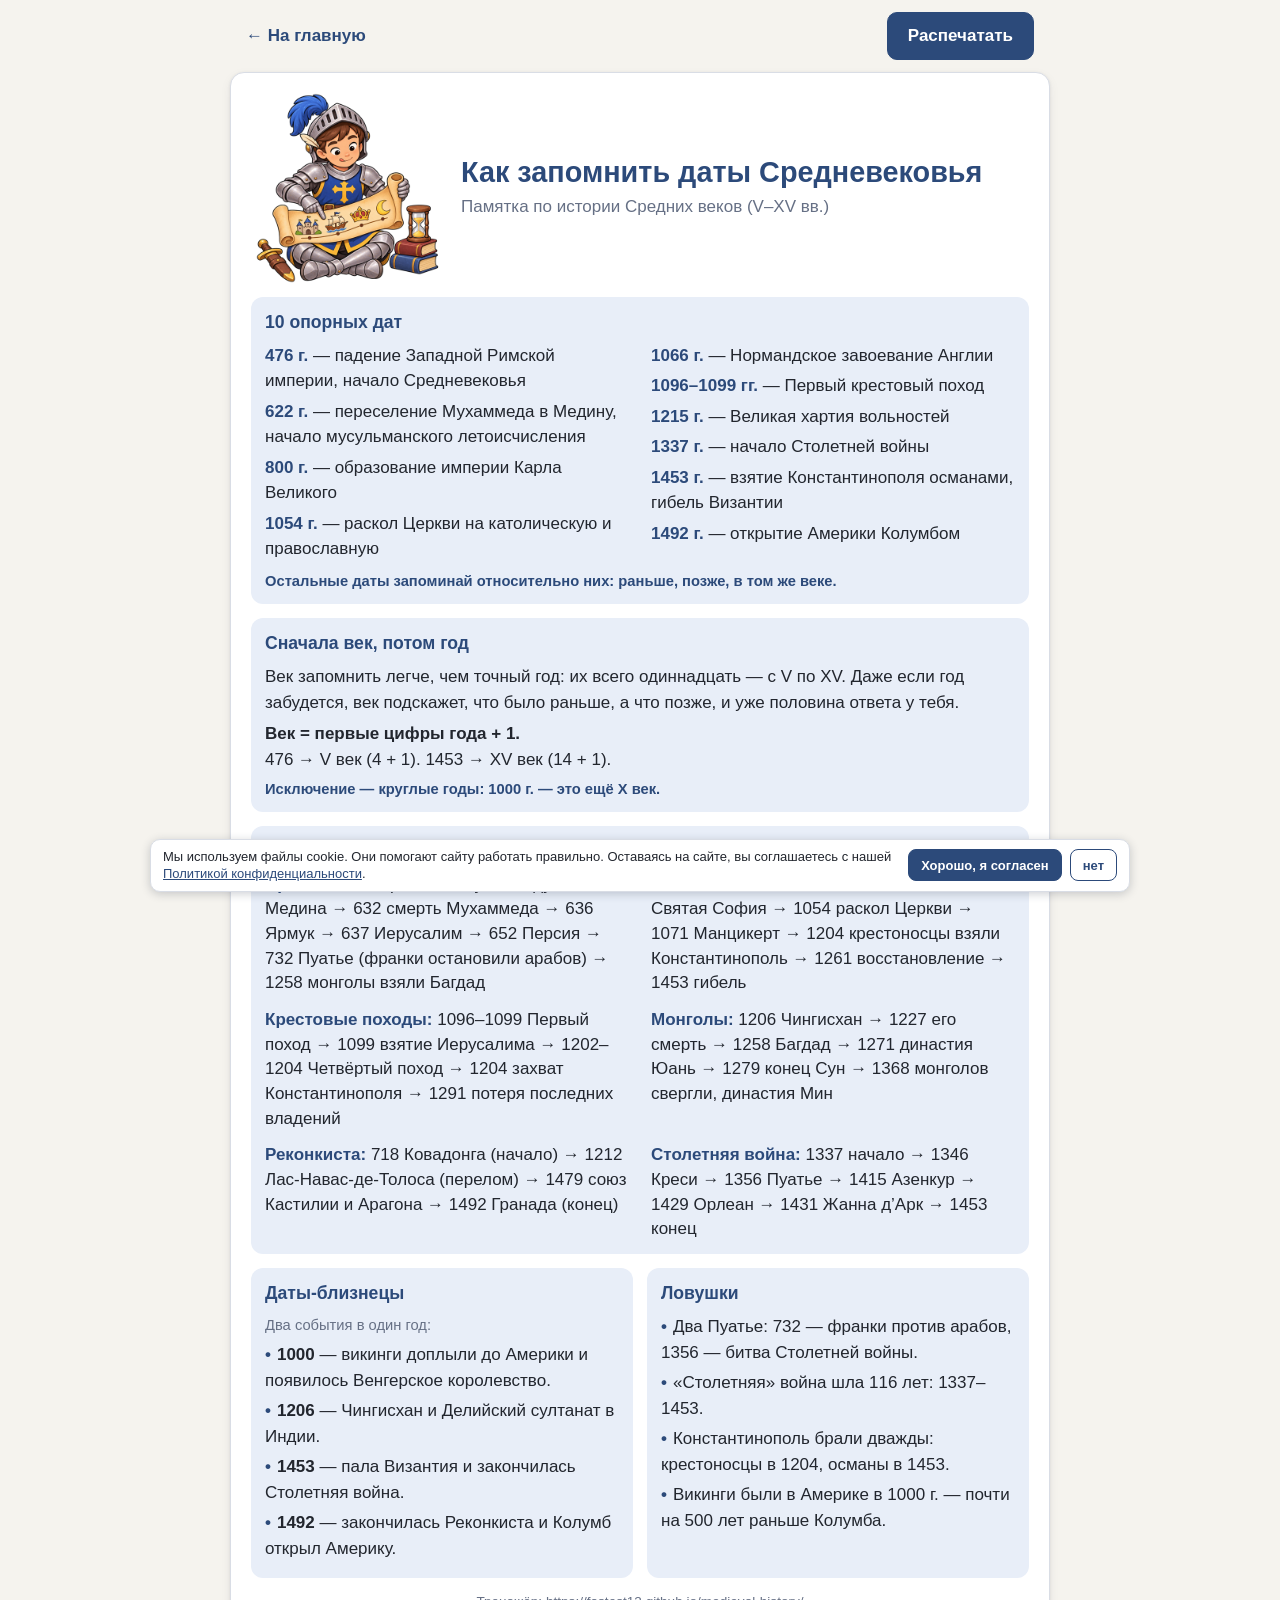
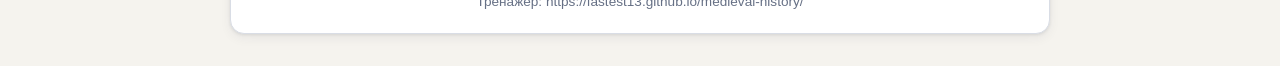
==== pamyatka.html @ c297c6db "Add printable date memo and home page link to it New pamyatka.html: a one-page A4 memo "How to remem" ====
<!DOCTYPE html>
<html lang="ru">
<head>
  <meta charset="utf-8">
  <meta name="viewport" content="width=device-width, initial-scale=1">
  <title>Как запомнить даты Средневековья — памятка</title>
  <link rel="icon" type="image/png" sizes="32x32" href="favicon.png">
  <link rel="icon" type="image/svg+xml" href="favicon.svg">
  <link rel="stylesheet" href="css/style.css">
</head>
<body data-page="pamyatka">
  <div class="memo-bar">
    <a class="back-link" href="index.html">← На главную</a>
    <button type="button" class="btn primary" id="memo-print">Распечатать</button>
  </div>

  <main class="memo">
    <header class="memo-head">
      <img class="memo-knight" src="images/knight-study.png" alt="Рыцарь с книгой" onerror="this.onerror=null;this.src='images/knight-4.png'">
      <div>
        <h1>Как запомнить даты Средневековья</h1>
        <p class="memo-sub">Памятка по истории Средних веков (V–XV вв.)</p>
      </div>
    </header>

    <section class="memo-sec">
      <h2>10 опорных дат</h2>
      <ul class="memo-dates">
        <li><b>476 г.</b> — падение Западной Римской империи, начало Средневековья</li>
        <li><b>622 г.</b> — переселение Мухаммеда в Медину, начало мусульманского летоисчисления</li>
        <li><b>800 г.</b> — образование империи Карла Великого</li>
        <li><b>1054 г.</b> — раскол Церкви на католическую и православную</li>
        <li><b>1066 г.</b> — Нормандское завоевание Англии</li>
        <li><b>1096–1099 гг.</b> — Первый крестовый поход</li>
        <li><b>1215 г.</b> — Великая хартия вольностей</li>
        <li><b>1337 г.</b> — начало Столетней войны</li>
        <li><b>1453 г.</b> — взятие Константинополя османами, гибель Византии</li>
        <li><b>1492 г.</b> — открытие Америки Колумбом</li>
      </ul>
      <p class="memo-note">Остальные даты запоминай относительно них: раньше, позже, в том же веке.</p>
    </section>

    <section class="memo-sec memo-century">
      <h2>Сначала век, потом год</h2>
      <p>Век запомнить легче, чем точный год: их всего одиннадцать — с V по XV. Даже если год забудется, век подскажет, что было раньше, а что позже, и уже половина ответа у тебя.</p>
      <p><b>Век = первые цифры года + 1.</b><br>476 → V век (4 + 1). 1453 → XV век (14 + 1).</p>
      <p class="memo-note">Исключение — круглые годы: 1000 г. — это ещё X век.</p>
    </section>

    <section class="memo-sec">
      <h2>Цепочки-истории</h2>
      <div class="memo-chains">
        <p class="memo-chain"><b>Арабы:</b> 610 откровение Мухаммеду → 622 Медина → 632 смерть Мухаммеда → 636 Ярмук → 637 Иерусалим → 652 Персия → 732 Пуатье (франки остановили арабов) → 1258 монголы взяли Багдад</p>
        <p class="memo-chain"><b>Византия:</b> 527–565 Юстиниан → 532–537 Святая София → 1054 раскол Церкви → 1071 Манцикерт → 1204 крестоносцы взяли Константинополь → 1261 восстановление → 1453 гибель</p>
        <p class="memo-chain"><b>Крестовые походы:</b> 1096–1099 Первый поход → 1099 взятие Иерусалима → 1202–1204 Четвёртый поход → 1204 захват Константинополя → 1291 потеря последних владений</p>
        <p class="memo-chain"><b>Монголы:</b> 1206 Чингисхан → 1227 его смерть → 1258 Багдад → 1271 династия Юань → 1279 конец Сун → 1368 монголов свергли, династия Мин</p>
        <p class="memo-chain"><b>Реконкиста:</b> 718 Ковадонга (начало) → 1212 Лас-Навас-де-Толоса (перелом) → 1479 союз Кастилии и Арагона → 1492 Гранада (конец)</p>
        <p class="memo-chain"><b>Столетняя война:</b> 1337 начало → 1346 Креси → 1356 Пуатье → 1415 Азенкур → 1429 Орлеан → 1431 Жанна д’Арк → 1453 конец</p>
      </div>
    </section>

    <div class="memo-grid">
      <section class="memo-sec">
        <h2>Даты-близнецы</h2>
        <p class="memo-sub2">Два события в один год:</p>
        <ul class="memo-list">
          <li><b>1000</b> — викинги доплыли до Америки и появилось Венгерское королевство.</li>
          <li><b>1206</b> — Чингисхан и Делийский султанат в Индии.</li>
          <li><b>1453</b> — пала Византия и закончилась Столетняя война.</li>
          <li><b>1492</b> — закончилась Реконкиста и Колумб открыл Америку.</li>
        </ul>
      </section>

      <section class="memo-sec">
        <h2>Ловушки</h2>
        <ul class="memo-list">
          <li>Два Пуатье: 732 — франки против арабов, 1356 — битва Столетней войны.</li>
          <li>«Столетняя» война шла 116 лет: 1337–1453.</li>
          <li>Константинополь брали дважды: крестоносцы в 1204, османы в 1453.</li>
          <li>Викинги были в Америке в 1000 г. — почти на 500 лет раньше Колумба.</li>
        </ul>
      </section>
    </div>

    <p class="memo-foot">Тренажёр: https://fastest13.github.io/medieval-history/</p>
  </main>

  <script src="js/common.js"></script>
  <script src="js/analytics.js"></script>
  <script>
    document.getElementById('memo-print').addEventListener('click', function () { window.print(); });
  </script>
</body>
</html>
---- css/style.css ----
:root {
  --accent: #2c4a7a;
  --accent-dark: #1f3659;
  --accent-soft: #e8eef8;
  --bg: #f5f3ee;
  --card: #ffffff;
  --text: #22262e;
  --muted: #667085;
  --border: #d9dde5;
  --green: #2e7d32;
  --green-bg: #e6f4e7;
  --red: #c62828;
  --red-bg: #fbe9e9;
  --shadow: 0 1px 3px rgba(30, 40, 60, .10), 0 4px 12px rgba(30, 40, 60, .06);
}

* { box-sizing: border-box; }

html { -webkit-text-size-adjust: 100%; }

body {
  margin: 0;
  background: var(--bg);
  color: var(--text);
  font: 17px/1.5 -apple-system, BlinkMacSystemFont, "Segoe UI", Roboto, "Helvetica Neue", Arial, sans-serif;
  overflow-wrap: anywhere;
}

[hidden] { display: none !important; }

.wrap { max-width: 980px; margin: 0 auto; padding: 0 16px; }

.site-header { background: var(--accent); color: #fff; padding: 22px 0 18px; margin-bottom: 24px; }
.site-header h1 { margin: 0; font-size: 1.6rem; line-height: 1.25; }
.subtitle { margin: 4px 0 0; opacity: .85; font-size: .95rem; }

main.wrap { padding-bottom: 32px; }

/* ---------- Кнопки ---------- */
.btn {
  min-height: 44px;
  padding: 10px 20px;
  border: 1px solid var(--accent);
  border-radius: 10px;
  background: #fff;
  color: var(--accent);
  font: inherit;
  font-weight: 600;
  cursor: pointer;
  touch-action: manipulation;
}
.btn:hover { background: var(--accent-soft); }
.btn.primary { background: var(--accent); color: #fff; }
.btn.primary:hover { background: var(--accent-dark); }
.btn.ghost { border-color: transparent; background: transparent; padding-left: 8px; padding-right: 12px; }
.btn.ghost:hover { background: var(--accent-soft); }
.btn:focus-visible, .option:focus-visible, .cell:focus-visible, .menu-card:focus-visible, .move-btn:focus-visible {
  outline: 3px solid rgba(44, 74, 122, .45);
  outline-offset: 2px;
}

/* ---------- Меню ---------- */
.menu {
  position: relative;
  display: flex; align-items: center; justify-content: flex-end;
  min-height: 440px;
  min-height: max(440px, calc(100vh - 170px));
  min-height: max(440px, calc(100svh - 170px));
  max-height: 760px;
  padding: 24px;
  border-radius: 14px;
  overflow: hidden;
  box-shadow: var(--shadow);
  background: #b9c7dc;
}
.hero {
  position: absolute; inset: 0; z-index: 0;
  margin: 0;
}
.hero img {
  display: block; width: 100%; height: 100%; margin: 0;
  object-fit: cover; object-position: left center;
}
.menu-cards {
  position: relative; z-index: 1;
  width: 58%;
  display: grid; grid-template-columns: 1fr 1fr; gap: 14px;
}
.menu-card {
  display: flex; flex-direction: column; gap: 8px;
  padding: 22px;
  text-align: left;
  font: inherit; color: inherit;
  background: rgba(255, 255, 255, .86);
  -webkit-backdrop-filter: blur(6px);
  backdrop-filter: blur(6px);
  border: 1px solid var(--border);
  border-left: 5px solid var(--accent);
  border-radius: 14px;
  box-shadow: var(--shadow);
  cursor: pointer;
  transition: transform .12s, box-shadow .12s;
  touch-action: manipulation;
}
.menu-card:hover { background: rgba(255, 255, 255, .94); transform: translateY(-2px); box-shadow: 0 2px 6px rgba(30,40,60,.14), 0 8px 20px rgba(30,40,60,.10); }
.memo-pill {
  grid-column: 1 / -1; justify-self: center;
  display: inline-flex; align-items: center; justify-content: center;
  min-height: 44px; padding: 10px 22px;
  background: rgba(255, 255, 255, .86);
  -webkit-backdrop-filter: blur(6px);
  backdrop-filter: blur(6px);
  border: 1px solid var(--border);
  border-radius: 14px;
  box-shadow: var(--shadow);
  color: var(--accent); font-weight: 700; text-decoration: none;
  transition: transform .12s, box-shadow .12s, background-color .12s;
  touch-action: manipulation;
}
.memo-pill:hover { background: rgba(255, 255, 255, .94); transform: translateY(-2px); box-shadow: 0 2px 6px rgba(30,40,60,.14), 0 8px 20px rgba(30,40,60,.10); }
.memo-pill:focus-visible { outline: 3px solid rgba(44, 74, 122, .45); outline-offset: 2px; }
.menu-title { font-size: 1.15rem; font-weight: 700; color: var(--accent); }
.menu-desc { color: var(--muted); font-size: .95rem; }

/* ---------- Общее для режимов ---------- */
.mode-head { display: flex; align-items: center; gap: 12px; margin-bottom: 12px; flex-wrap: wrap; }
.mode-head h2 { margin: 0; font-size: 1.25rem; color: var(--accent); }
.hint { margin: 0 0 14px; color: var(--muted); font-size: .95rem; }
.section-title { margin: 24px 0 10px; color: var(--accent); }

.card {
  background: var(--card);
  border: 1px solid var(--border);
  border-radius: 14px;
  box-shadow: var(--shadow);
  padding: 20px;
  margin-bottom: 14px;
}

.bar {
  position: sticky; bottom: 0; z-index: 5;
  display: flex; flex-wrap: wrap; gap: 10px; justify-content: center;
  margin: 18px -16px 0;
  padding: 12px 16px calc(12px + env(safe-area-inset-bottom));
  background: rgba(245, 243, 238, .95);
  border-top: 1px solid var(--border);
  backdrop-filter: blur(4px);
}
.bar .btn { flex: 1 1 160px; max-width: 320px; }

.result {
  display: flex; align-items: center; gap: 16px;
  padding: 18px;
  margin-bottom: 16px;
  border-radius: 14px;
  border: 2px solid var(--accent);
  background: var(--accent-soft);
  scroll-margin-top: 12px;
}
.result-knight { flex: 0 0 auto; display: block; width: 140px; max-width: 30%; height: auto; }
.result-body { flex: 1 1 auto; min-width: 0; display: flex; flex-direction: column; gap: 4px; }
.result-top { display: flex; flex-wrap: wrap; align-items: center; gap: 6px 12px; }
.share-btn {
  min-height: 40px;
  padding: 6px 14px;
  background: rgba(255, 255, 255, .75);
  color: var(--accent);
  border: 1px solid var(--accent);
  border-radius: 999px;
  font-size: .95rem;
  white-space: nowrap;
}
.share-btn:hover { background: #fff; }
.result.good .share-btn { color: var(--green); border-color: var(--green); }
.result.low .share-btn { color: var(--red); border-color: var(--red); }
.result-grade { font-size: 2rem; line-height: 1.15; font-weight: 700; color: var(--accent); }
.result-score { font-size: 1.15rem; font-weight: 600; color: var(--accent); }
.result-phrase { font-size: 1rem; color: var(--text); }
.result.good { border-color: var(--green); background: var(--green-bg); }
.result.good .result-grade, .result.good .result-score { color: var(--green); }
.result.low { border-color: var(--red); background: var(--red-bg); }
.result.low .result-grade, .result.low .result-score { color: var(--red); }

/* ---------- Викторины (режимы 2 и 4) ---------- */
.progress-line { display: flex; justify-content: space-between; color: var(--muted); font-size: .95rem; margin-bottom: 6px; }
.progress-track { height: 6px; background: var(--accent-soft); border-radius: 3px; overflow: hidden; margin-bottom: 18px; }
.progress-fill { height: 100%; background: var(--accent); }
.prompt { font-weight: 700; margin-bottom: 18px; }
.prompt-term { font-size: 1.7rem; color: var(--accent); }
.prompt-date { font-size: 2.2rem; color: var(--accent); text-align: center; padding: 6px 0; }
.options { display: flex; flex-direction: column; gap: 10px; }
.option {
  display: block; width: 100%;
  min-height: 48px; padding: 12px 14px;
  text-align: left; font: inherit; color: var(--text);
  background: #fff;
  border: 2px solid var(--border);
  border-radius: 10px;
  cursor: pointer;
  touch-action: manipulation;
}
.option:hover { border-color: var(--accent); background: var(--accent-soft); }
.option.locked { cursor: default; }
.option.locked:hover { border-color: var(--border); background: #fff; }
.option.correct, .option.correct:hover { border-color: var(--green); background: var(--green-bg); }
.option.wrong, .option.wrong:hover { border-color: var(--red); background: var(--red-bg); }

.note-ok { color: var(--green); font-weight: 600; text-align: center; }
.mistake-prompt { font-weight: 700; margin-bottom: 8px; color: var(--accent); }
.answer { padding: 8px 12px; border-radius: 8px; margin-top: 6px; }
.wrong-text { background: var(--red-bg); color: var(--red); }
.right-text { background: var(--green-bg); color: var(--green); }

/* ---------- Режим 1: сетка соответствий ---------- */
.match-grid {
  display: grid;
  grid-template-columns: 1fr 2fr;
  gap: 8px;
}
.cell {
  padding: 10px 12px;
  background: #fff;
  border: 2px solid var(--border);
  border-radius: 10px;
  font-size: .95rem;
  cursor: pointer;
  user-select: none;
  -webkit-user-select: none;
  touch-action: manipulation;
  position: relative;
  transition: transform .18s ease, box-shadow .18s ease, background-color .18s ease, border-color .18s ease;
}
.term-cell { font-weight: 700; color: var(--accent); display: flex; align-items: center; }
.cell:hover { border-color: var(--accent); }
.cell.selected { border-color: var(--accent); background: #dbe6f7; box-shadow: 0 0 0 3px rgba(44, 74, 122, .25); }
.cell.lifted {
  transform: translateY(-4px) scale(1.02);
  box-shadow: 0 0 0 3px rgba(44, 74, 122, .25), 0 8px 18px rgba(30, 40, 60, .28);
  z-index: 2;
}
.cell.flying { z-index: 3; }
.cell.just-paired { animation: pairPulse .6s ease-out; }
@keyframes pairPulse {
  from { background-color: #c4d8f5; border-color: var(--accent); box-shadow: 0 0 0 4px rgba(44, 74, 122, .35); }
}
@media (prefers-reduced-motion: reduce) {
  .cell { transition: none; }
  .cell.lifted { transform: none; }
  .cell.just-paired { animation: none; }
}
.match-grid.locked .cell { cursor: default; }
.match-grid.locked .cell:hover { border-color: var(--border); }
.cell.ok, .match-grid.locked .cell.ok:hover { border-color: var(--green); background: var(--green-bg); }
.cell.bad, .match-grid.locked .cell.bad:hover { border-color: var(--red); background: var(--red-bg); }
.fix { margin-top: 8px; padding-top: 8px; border-top: 1px dashed var(--green); color: var(--green); font-weight: 600; }

/* ---------- Режим 3: порядок событий ---------- */
.order-list { list-style: none; margin: 0; padding: 0; display: flex; flex-direction: column; gap: 8px; }
.order-item {
  display: flex; align-items: center; gap: 10px;
  padding: 10px 12px;
  background: #fff;
  border: 2px solid var(--border);
  border-radius: 10px;
  cursor: grab;
  touch-action: manipulation;
  user-select: none;
  -webkit-user-select: none;
}
.order-item:hover { border-color: var(--accent); }
.order-item.static, .order-item.static:hover { cursor: default; border-color: var(--border); }
.order-item.dragging {
  position: fixed; z-index: 1000; margin: 0;
  pointer-events: none;
  cursor: grabbing;
  transform: scale(1.02);
  border-color: var(--accent);
  box-shadow: 0 10px 28px rgba(30, 40, 60, .30);
}
.order-placeholder {
  list-style: none;
  border: 2px dashed var(--accent);
  border-radius: 10px;
  background: var(--accent-soft);
}
body.order-dragging { user-select: none; -webkit-user-select: none; cursor: grabbing; }
.drag-handle {
  flex: 0 0 auto;
  width: 44px; height: 44px; margin: -6px 0 -6px -6px;
  display: flex; align-items: center; justify-content: center;
  font-size: 1.5rem; line-height: 1; color: var(--muted);
  cursor: grab;
  touch-action: none;
}
.order-item.ok, .order-item.ok:hover { border-color: var(--green); background: var(--green-bg); cursor: default; }
.order-item.bad, .order-item.bad:hover { border-color: var(--red); background: var(--red-bg); cursor: default; }
.order-num {
  flex: 0 0 auto; min-width: 28px; height: 28px; line-height: 28px;
  text-align: center; border-radius: 50%;
  background: var(--accent-soft); color: var(--accent); font-weight: 700; font-size: .85rem;
}
.order-text { flex: 1 1 auto; min-width: 0; display: flex; flex-direction: column; gap: 2px; font-size: .97rem; }
.order-date { font-weight: 700; color: var(--accent); }
.order-hint { color: var(--red); font-size: .9rem; font-weight: 600; }
.order-btns { flex: 0 0 auto; display: flex; gap: 6px; }
.move-btn {
  width: 44px; height: 44px;
  border: 1px solid var(--accent); border-radius: 10px;
  background: #fff; color: var(--accent);
  font-size: 1.2rem; font-weight: 700; line-height: 1;
  cursor: pointer; touch-action: manipulation;
}
.move-btn:hover:not(:disabled) { background: var(--accent-soft); }
.move-btn:disabled { opacity: .3; cursor: default; }

/* ---------- Мобильные ---------- */
@media (max-width: 640px) {
  body { font-size: 16px; }
  .site-header h1 { font-size: 1.35rem; }
  .menu {
    display: block;
    min-height: 0; max-height: none;
    padding: 0;
    border-radius: 12px;
    background: var(--accent-soft);
  }
  .hero { position: relative; inset: auto; height: 78vw; }
  .hero img { width: 100%; height: 100%; object-fit: cover; object-position: 0% 35%; }
  .menu-cards { width: 100%; grid-template-columns: 1fr; gap: 10px; padding: 0 12px 12px; margin-top: -36px; }
  .menu-card { padding: 16px; }
  .memo-pill { justify-self: stretch; }
  .prompt-term { font-size: 1.4rem; }
  .prompt-date { font-size: 1.8rem; }
  .card { padding: 16px; }
  .result { gap: 12px; padding: 14px; }
  .result-knight { width: 96px; max-width: 30%; }
  .result-grade { font-size: 1.7rem; }
  .share-btn { padding: 4px 12px; font-size: .9rem; }
  .result-score { font-size: 1rem; }
  .result-phrase { font-size: .92rem; }
  .match-grid { gap: 5px; }
  .cell { padding: 7px 8px; font-size: .78rem; line-height: 1.35; border-width: 1.5px; border-radius: 8px; }
  .order-item { padding: 8px; gap: 6px; }
  .drag-handle { margin: -4px 0 -4px -4px; }
  .order-num { min-width: 24px; height: 24px; line-height: 24px; font-size: .78rem; }
  .order-text { font-size: .9rem; }
  .order-btns { flex-direction: column; gap: 4px; }
  .move-btn { width: 44px; height: 44px; }
  .bar { gap: 8px; }
  .bar .btn { flex: 1 1 90px; max-width: none; padding: 8px 10px; font-size: .95rem; }
}

/* ---------- Подвал и страница политики ---------- */
.site-footer { padding-top: 8px; padding-bottom: 28px; text-align: center; font-size: .85rem; }
.site-footer a { color: var(--muted); }
.privacy .back-link { display: inline-block; padding: 6px 0; color: var(--accent); font-weight: 600; text-decoration: none; }
.privacy .back-link:hover { text-decoration: underline; }
.privacy h2 { margin: 0 0 12px; color: var(--accent); }
.privacy h3 { margin: 20px 0 6px; color: var(--accent); font-size: 1.05rem; }
.privacy p, .privacy ul { margin: 0 0 10px; }
.privacy ul { padding-left: 22px; }
.privacy a { color: var(--accent); }

/* ---------- Баннер cookie ---------- */
.cookie-banner {
  position: fixed; left: 0; right: 0; bottom: 0; z-index: 2000;
  padding: 0 16px calc(8px + env(safe-area-inset-bottom));
  pointer-events: none;
}
.cookie-inner {
  pointer-events: auto;
  max-width: 980px; margin: 0 auto;
  display: flex; align-items: center; gap: 12px;
  padding: 8px 12px;
  background: var(--card);
  border: 1px solid var(--border);
  border-radius: 10px;
  box-shadow: 0 2px 10px rgba(30, 40, 60, .22);
}
.cookie-text { margin: 0; flex: 1 1 auto; min-width: 0; font-size: 13px; line-height: 1.35; }
.cookie-text a { color: var(--accent); }
.cookie-actions { flex: 0 0 auto; display: flex; flex-wrap: nowrap; gap: 8px; }
.cookie-banner .btn { min-height: 32px; padding: 4px 12px; font-size: 13px; white-space: nowrap; border-radius: 8px; }

@media (max-width: 640px) {
  .cookie-banner { padding-left: 8px; padding-right: 8px; }
  .cookie-inner { flex-direction: column; align-items: stretch; gap: 8px; padding: 8px; }
  .cookie-text { font-size: 12px; }
  .cookie-actions { width: 100%; }
  .cookie-banner .btn { flex: 1 1 0; min-height: 34px; white-space: normal; }
}

/* ---------- Отказ от cookie: сайт скрыт ---------- */
html.cookie-blocked body > *:not(.cookie-refused) { display: none !important; }
html.cookie-blocked body { overflow: hidden; }
.cookie-refused {
  position: fixed; inset: 0; z-index: 3000;
  min-height: 100vh; min-height: 100svh;
  display: flex; flex-direction: column; align-items: center; justify-content: center;
  gap: 18px; padding: 24px 16px;
  background: var(--bg);
  text-align: center;
}
.refused-knight { width: 220px; max-width: 60%; height: auto; display: block; }
.refused-text { margin: 0; max-width: 460px; font-size: 1.15rem; font-weight: 600; color: var(--accent); }
.refused-link { color: var(--muted); font-size: .85rem; }

@media (max-width: 640px) {
  .refused-knight { width: 160px; }
  .refused-text { font-size: 1.05rem; }
}

/* ---------- Ссылка на памятку в результате ---------- */
.result-memo-link { font-size: .88rem; color: var(--accent); text-decoration: underline; text-underline-offset: 2px; }

/* ---------- Памятка «Как запомнить даты Средневековья» ---------- */
.memo-bar {
  max-width: 820px; margin: 0 auto; padding: 12px 16px 0;
  display: flex; align-items: center; justify-content: space-between; gap: 12px; flex-wrap: wrap;
}
.memo-bar .back-link { color: var(--accent); font-weight: 600; text-decoration: none; }
.memo-bar .back-link:hover { text-decoration: underline; }
.memo {
  max-width: 820px; margin: 12px auto 32px; padding: 20px;
  background: var(--card); border: 1px solid var(--border); border-radius: 14px; box-shadow: var(--shadow);
  display: flex; flex-direction: column; gap: 14px;
}
.memo-head { display: flex; align-items: center; gap: 20px; }
.memo-knight { width: 190px; height: auto; flex: 0 0 auto; display: block; }
.memo h1 { margin: 0; font-size: 1.8rem; line-height: 1.2; color: var(--accent); }
.memo-sub { margin: 4px 0 0; color: var(--muted); }
.memo-grid { display: grid; grid-template-columns: 1fr 1fr; gap: 14px; }
.memo-sec { background: var(--accent-soft); border-radius: 12px; padding: 12px 14px; break-inside: avoid; }
.memo-sec h2 { margin: 0 0 8px; font-size: 1.1rem; color: var(--accent); }
.memo-sec p { margin: 0 0 6px; }
.memo-sec p:last-child { margin-bottom: 0; }
.memo-sub2 { color: var(--muted); font-size: .92rem; }
.memo-dates, .memo-list { margin: 0; padding-left: 20px; }
.memo-dates { list-style: none; padding-left: 0; columns: 2; column-gap: 22px; margin-bottom: 8px; }
.memo-dates li { margin-bottom: 5px; break-inside: avoid; }
.memo-dates b { color: var(--accent); }
.memo-list { list-style: none; padding-left: 0; }
.memo-list li { margin-bottom: 5px; }
.memo-list li::before { content: "•"; color: var(--accent); font-weight: 700; margin-right: 6px; }
.memo-note { font-size: .92rem; color: var(--accent); font-weight: 600; }
.memo-chains { display: grid; grid-template-columns: 1fr 1fr; gap: 6px 22px; }
.memo-chain { line-height: 1.45; }
.memo-chain b { color: var(--accent); }
.memo-foot { margin: 0; text-align: center; font-size: .85rem; color: var(--muted); }

/* полоса эпох */

@media (max-width: 640px) {
  .memo { padding: 14px; margin-left: 8px; margin-right: 8px; gap: 12px; }
  .memo-head { gap: 12px; }
  .memo-knight { width: 110px; }
  .memo h1 { font-size: 1.3rem; }
  .memo-grid, .memo-chains { grid-template-columns: 1fr; }
  .memo-dates { columns: 1; }
}

@media print {
  @page { size: A4; margin: 10mm; }
  body[data-page="pamyatka"] { background: #fff; font-size: 10pt; line-height: 1.28; -webkit-print-color-adjust: exact; print-color-adjust: exact; }
  body[data-page="pamyatka"] .memo-bar,
  body[data-page="pamyatka"] .cookie-banner,
  body[data-page="pamyatka"] .cookie-refused { display: none !important; }
  body[data-page="pamyatka"] .memo { max-width: none; margin: 0; padding: 0; border: 0; border-radius: 0; box-shadow: none; gap: 6px; }
  body[data-page="pamyatka"] .memo-head { gap: 12px; }
  body[data-page="pamyatka"] .memo-knight { width: 34mm; }
  body[data-page="pamyatka"] .memo h1 { font-size: 20pt; }
  body[data-page="pamyatka"] .memo-sub { font-size: 10.5pt; }
  body[data-page="pamyatka"] .memo-grid { gap: 8px; }
  body[data-page="pamyatka"] .memo-sec { padding: 5px 9px; border-radius: 8px; }
  body[data-page="pamyatka"] .memo-sec h2 { font-size: 11.5pt; margin-bottom: 4px; }
  body[data-page="pamyatka"] .memo-sec p { margin-bottom: 3px; }
  body[data-page="pamyatka"] .memo-dates li, body[data-page="pamyatka"] .memo-list li { margin-bottom: 2px; }
  body[data-page="pamyatka"] .memo-note { font-size: 9.5pt; }
  body[data-page="pamyatka"] .memo-chains { gap: 2px 18px; }
  body[data-page="pamyatka"] .memo-chain { font-size: 9.6pt; line-height: 1.26; }
  body[data-page="pamyatka"] .memo-dates { margin-bottom: 4px; }
  body[data-page="pamyatka"] .memo-foot { font-size: 9pt; }
}
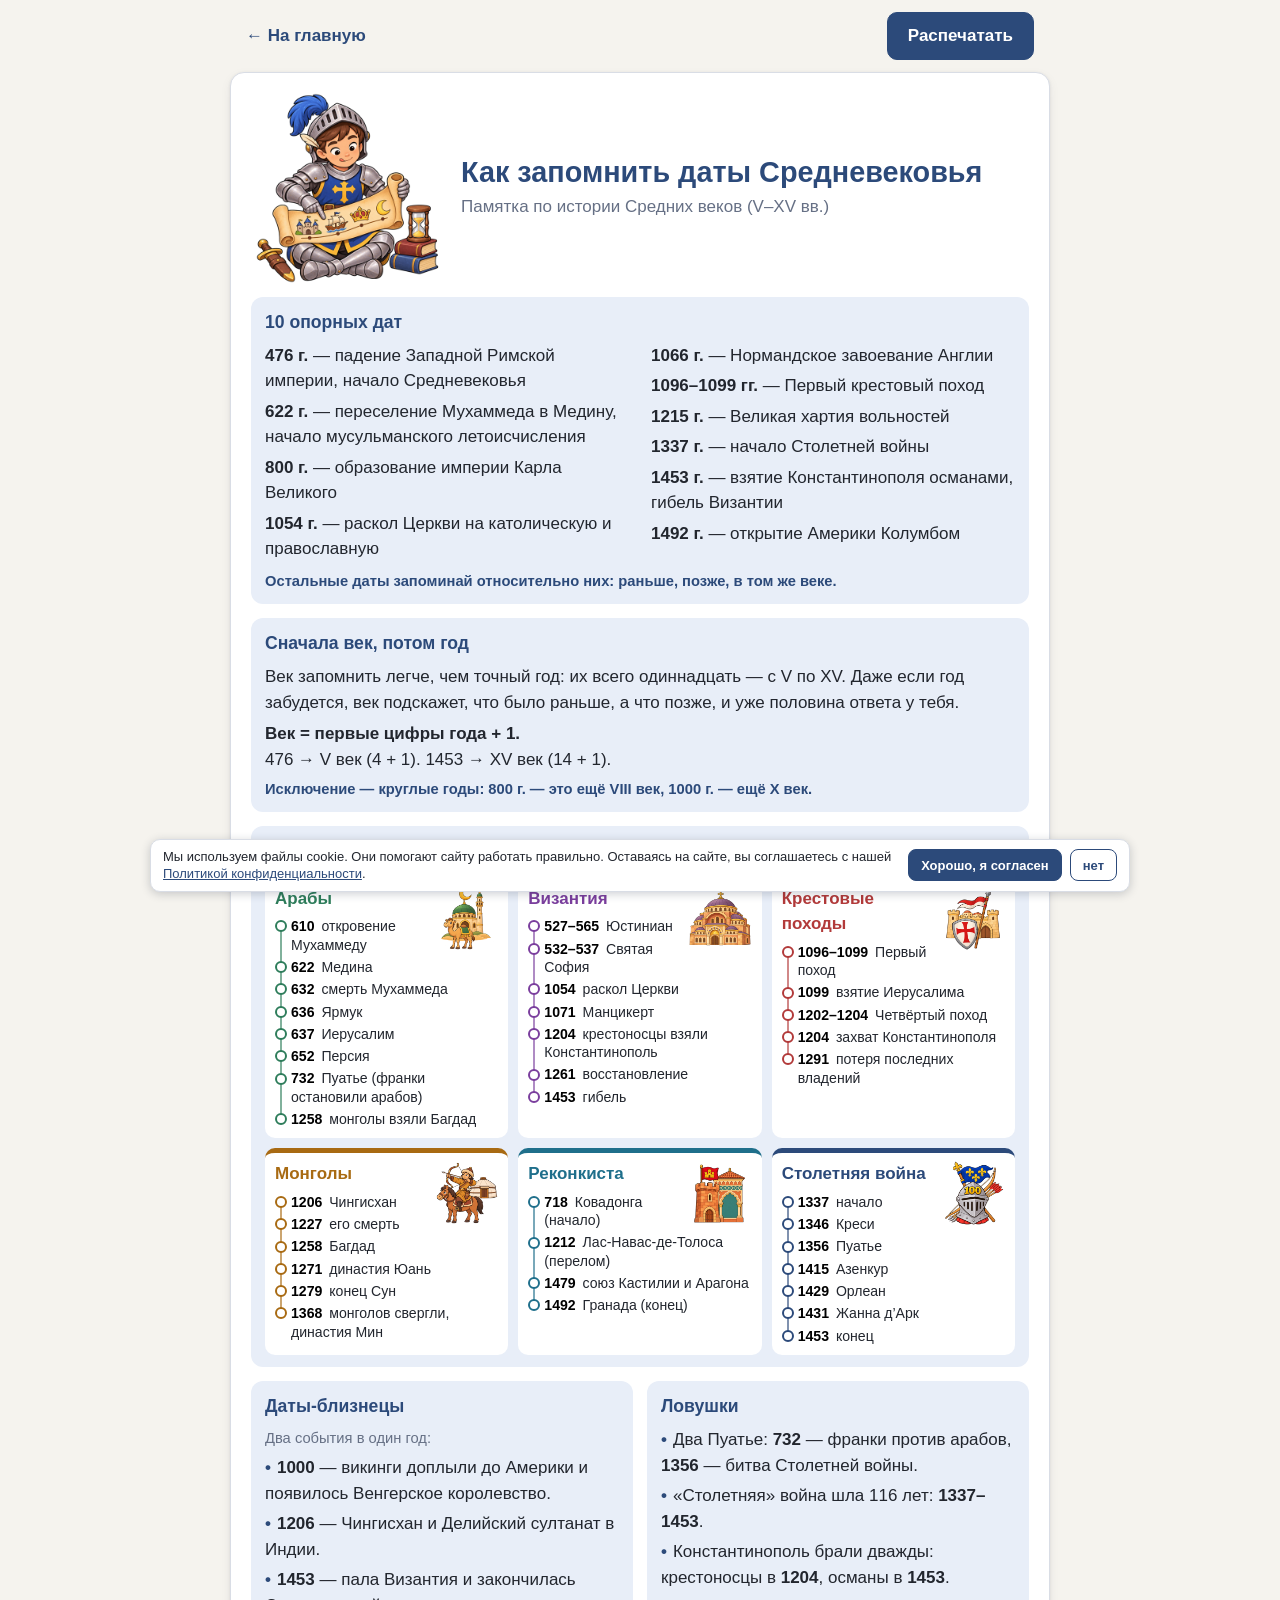
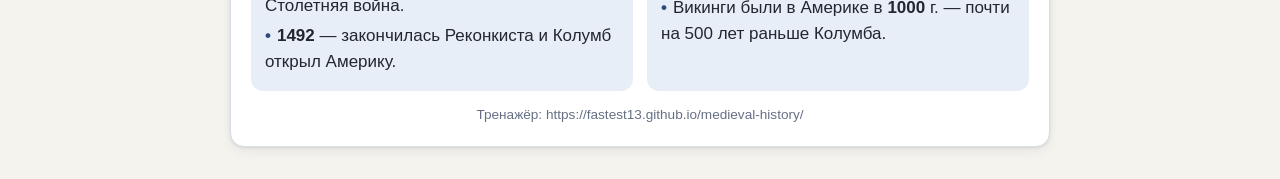
==== commit 6de440b1: "Restyle memo chains as colored ladder cards Replace the plain arrow chains in pamyatka.html with six" ====
--- a/pamyatka.html
+++ b/pamyatka.html
@@ -44,18 +44,79 @@
       <h2>Сначала век, потом год</h2>
       <p>Век запомнить легче, чем точный год: их всего одиннадцать — с V по XV. Даже если год забудется, век подскажет, что было раньше, а что позже, и уже половина ответа у тебя.</p>
       <p><b>Век = первые цифры года + 1.</b><br>476 → V век (4 + 1). 1453 → XV век (14 + 1).</p>
-      <p class="memo-note">Исключение — круглые годы: 1000 г. — это ещё X век.</p>
+      <p class="memo-note">Исключение — круглые годы: 800 г. — это ещё VIII век, 1000 г. — ещё X век.</p>
     </section>
 
     <section class="memo-sec">
       <h2>Цепочки-истории</h2>
-      <div class="memo-chains">
-        <p class="memo-chain"><b>Арабы:</b> 610 откровение Мухаммеду → 622 Медина → 632 смерть Мухаммеда → 636 Ярмук → 637 Иерусалим → 652 Персия → 732 Пуатье (франки остановили арабов) → 1258 монголы взяли Багдад</p>
-        <p class="memo-chain"><b>Византия:</b> 527–565 Юстиниан → 532–537 Святая София → 1054 раскол Церкви → 1071 Манцикерт → 1204 крестоносцы взяли Константинополь → 1261 восстановление → 1453 гибель</p>
-        <p class="memo-chain"><b>Крестовые походы:</b> 1096–1099 Первый поход → 1099 взятие Иерусалима → 1202–1204 Четвёртый поход → 1204 захват Константинополя → 1291 потеря последних владений</p>
-        <p class="memo-chain"><b>Монголы:</b> 1206 Чингисхан → 1227 его смерть → 1258 Багдад → 1271 династия Юань → 1279 конец Сун → 1368 монголов свергли, династия Мин</p>
-        <p class="memo-chain"><b>Реконкиста:</b> 718 Ковадонга (начало) → 1212 Лас-Навас-де-Толоса (перелом) → 1479 союз Кастилии и Арагона → 1492 Гранада (конец)</p>
-        <p class="memo-chain"><b>Столетняя война:</b> 1337 начало → 1346 Креси → 1356 Пуатье → 1415 Азенкур → 1429 Орлеан → 1431 Жанна д’Арк → 1453 конец</p>
+      <div class="memo-ladders">
+        <div class="memo-ladder" style="--c:#2e7d5b">
+          <div class="memo-ladder-head"><img src="images/chain-arabs.png" alt=""><span>Арабы</span></div>
+          <ol class="memo-ladder-list">
+            <li><b>610</b> откровение Мухаммеду</li>
+            <li><b>622</b> Медина</li>
+            <li><b>632</b> смерть Мухаммеда</li>
+            <li><b>636</b> Ярмук</li>
+            <li><b>637</b> Иерусалим</li>
+            <li><b>652</b> Персия</li>
+            <li><b>732</b> Пуатье (франки остановили арабов)</li>
+            <li><b>1258</b> монголы взяли Багдад</li>
+          </ol>
+        </div>
+        <div class="memo-ladder" style="--c:#7a3e9d">
+          <div class="memo-ladder-head"><img src="images/chain-byzantium.png" alt=""><span>Византия</span></div>
+          <ol class="memo-ladder-list">
+            <li><b>527–565</b> Юстиниан</li>
+            <li><b>532–537</b> Святая София</li>
+            <li><b>1054</b> раскол Церкви</li>
+            <li><b>1071</b> Манцикерт</li>
+            <li><b>1204</b> крестоносцы взяли Константинополь</li>
+            <li><b>1261</b> восстановление</li>
+            <li><b>1453</b> гибель</li>
+          </ol>
+        </div>
+        <div class="memo-ladder" style="--c:#b23a3a">
+          <div class="memo-ladder-head"><img src="images/chain-crusades.png" alt=""><span>Крестовые походы</span></div>
+          <ol class="memo-ladder-list">
+            <li><b>1096–1099</b> Первый поход</li>
+            <li><b>1099</b> взятие Иерусалима</li>
+            <li><b>1202–1204</b> Четвёртый поход</li>
+            <li><b>1204</b> захват Константинополя</li>
+            <li><b>1291</b> потеря последних владений</li>
+          </ol>
+        </div>
+        <div class="memo-ladder" style="--c:#a86a12">
+          <div class="memo-ladder-head"><img src="images/chain-mongols.png" alt=""><span>Монголы</span></div>
+          <ol class="memo-ladder-list">
+            <li><b>1206</b> Чингисхан</li>
+            <li><b>1227</b> его смерть</li>
+            <li><b>1258</b> Багдад</li>
+            <li><b>1271</b> династия Юань</li>
+            <li><b>1279</b> конец Сун</li>
+            <li><b>1368</b> монголов свергли, династия Мин</li>
+          </ol>
+        </div>
+        <div class="memo-ladder" style="--c:#1f6f8b">
+          <div class="memo-ladder-head"><img src="images/chain-reconquista.png" alt=""><span>Реконкиста</span></div>
+          <ol class="memo-ladder-list">
+            <li><b>718</b> Ковадонга (начало)</li>
+            <li><b>1212</b> Лас-Навас-де-Толоса (перелом)</li>
+            <li><b>1479</b> союз Кастилии и Арагона</li>
+            <li><b>1492</b> Гранада (конец)</li>
+          </ol>
+        </div>
+        <div class="memo-ladder" style="--c:#2c4a7a">
+          <div class="memo-ladder-head"><img src="images/chain-hundred.png" alt=""><span>Столетняя война</span></div>
+          <ol class="memo-ladder-list">
+            <li><b>1337</b> начало</li>
+            <li><b>1346</b> Креси</li>
+            <li><b>1356</b> Пуатье</li>
+            <li><b>1415</b> Азенкур</li>
+            <li><b>1429</b> Орлеан</li>
+            <li><b>1431</b> Жанна д’Арк</li>
+            <li><b>1453</b> конец</li>
+          </ol>
+        </div>
       </div>
     </section>
 
@@ -74,10 +135,10 @@
       <section class="memo-sec">
         <h2>Ловушки</h2>
         <ul class="memo-list">
-          <li>Два Пуатье: 732 — франки против арабов, 1356 — битва Столетней войны.</li>
-          <li>«Столетняя» война шла 116 лет: 1337–1453.</li>
-          <li>Константинополь брали дважды: крестоносцы в 1204, османы в 1453.</li>
-          <li>Викинги были в Америке в 1000 г. — почти на 500 лет раньше Колумба.</li>
+          <li>Два Пуатье: <b>732</b> — франки против арабов, <b>1356</b> — битва Столетней войны.</li>
+          <li>«Столетняя» война шла 116 лет: <b>1337–1453</b>.</li>
+          <li>Константинополь брали дважды: крестоносцы в <b>1204</b>, османы в <b>1453</b>.</li>
+          <li>Викинги были в Америке в <b>1000</b> г. — почти на 500 лет раньше Колумба.</li>
         </ul>
       </section>
     </div>
--- a/css/style.css
+++ b/css/style.css
@@ -438,14 +438,22 @@
 .memo-dates, .memo-list { margin: 0; padding-left: 20px; }
 .memo-dates { list-style: none; padding-left: 0; columns: 2; column-gap: 22px; margin-bottom: 8px; }
 .memo-dates li { margin-bottom: 5px; break-inside: avoid; }
-.memo-dates b { color: var(--accent); }
 .memo-list { list-style: none; padding-left: 0; }
 .memo-list li { margin-bottom: 5px; }
 .memo-list li::before { content: "•"; color: var(--accent); font-weight: 700; margin-right: 6px; }
 .memo-note { font-size: .92rem; color: var(--accent); font-weight: 600; }
-.memo-chains { display: grid; grid-template-columns: 1fr 1fr; gap: 6px 22px; }
-.memo-chain { line-height: 1.45; }
-.memo-chain b { color: var(--accent); }
+.memo-ladders { display: grid; grid-template-columns: repeat(3, 1fr); gap: 10px; }
+.memo-ladder { background: #fff; border-radius: 10px; border-top: 5px solid var(--c); padding: 8px 10px 6px; min-width: 0; break-inside: avoid; display: flow-root; }
+.memo-ladder-head { display: block; margin-bottom: 6px; }
+.memo-ladder-head img { float: right; height: 64px; width: 64px; object-fit: contain; display: block; margin: 0 0 4px 8px; }
+.memo-ladder-head span { font-weight: 800; color: var(--c); line-height: 1.15; }
+.memo-ladder-list { list-style: none; margin: 0; padding: 0 0 0 16px; position: relative; }
+.memo-ladder-list li { --gap: 4px; --lh: 1.3; position: relative; font-size: .88rem; line-height: var(--lh); margin-bottom: var(--gap); }
+.memo-ladder-list li::before { content: ""; position: absolute; left: -16px; top: calc(var(--lh) * 1em / 2 - 6px); width: 8px; height: 8px; border-radius: 50%; background: #fff; border: 2px solid var(--c); z-index: 1; }
+/* линия — отрезками от центра кружка до центра следующего; у последнего пункта её нет */
+.memo-ladder-list li::after { content: ""; position: absolute; left: -11px; top: calc(var(--lh) * 1em / 2); width: 2px; height: calc(100% + var(--gap)); background: var(--c); opacity: .6; }
+.memo-ladder-list li:last-child::after { display: none; }
+.memo-ladder-list li b { margin-right: 3px; color: #000; }
 .memo-foot { margin: 0; text-align: center; font-size: .85rem; color: var(--muted); }
 
 /* полоса эпох */
@@ -455,19 +463,24 @@
   .memo-head { gap: 12px; }
   .memo-knight { width: 110px; }
   .memo h1 { font-size: 1.3rem; }
-  .memo-grid, .memo-chains { grid-template-columns: 1fr; }
+  .memo-grid { grid-template-columns: 1fr; }
+  .memo-ladders { grid-template-columns: 1fr 1fr; }
   .memo-dates { columns: 1; }
+}
+
+@media (max-width: 419px) {
+  .memo-ladders { grid-template-columns: 1fr; }
 }
 
 @media print {
   @page { size: A4; margin: 10mm; }
-  body[data-page="pamyatka"] { background: #fff; font-size: 10pt; line-height: 1.28; -webkit-print-color-adjust: exact; print-color-adjust: exact; }
+  body[data-page="pamyatka"] { background: #fff; font-size: 9.8pt; line-height: 1.26; -webkit-print-color-adjust: exact; print-color-adjust: exact; }
   body[data-page="pamyatka"] .memo-bar,
   body[data-page="pamyatka"] .cookie-banner,
   body[data-page="pamyatka"] .cookie-refused { display: none !important; }
-  body[data-page="pamyatka"] .memo { max-width: none; margin: 0; padding: 0; border: 0; border-radius: 0; box-shadow: none; gap: 6px; }
+  body[data-page="pamyatka"] .memo { max-width: none; margin: 0; padding: 0; border: 0; border-radius: 0; box-shadow: none; gap: 5px; }
   body[data-page="pamyatka"] .memo-head { gap: 12px; }
-  body[data-page="pamyatka"] .memo-knight { width: 34mm; }
+  body[data-page="pamyatka"] .memo-knight { width: 33mm; }
   body[data-page="pamyatka"] .memo h1 { font-size: 20pt; }
   body[data-page="pamyatka"] .memo-sub { font-size: 10.5pt; }
   body[data-page="pamyatka"] .memo-grid { gap: 8px; }
@@ -476,8 +489,12 @@
   body[data-page="pamyatka"] .memo-sec p { margin-bottom: 3px; }
   body[data-page="pamyatka"] .memo-dates li, body[data-page="pamyatka"] .memo-list li { margin-bottom: 2px; }
   body[data-page="pamyatka"] .memo-note { font-size: 9.5pt; }
-  body[data-page="pamyatka"] .memo-chains { gap: 2px 18px; }
-  body[data-page="pamyatka"] .memo-chain { font-size: 9.6pt; line-height: 1.26; }
+  body[data-page="pamyatka"] .memo-ladders { gap: 5px; }
+  body[data-page="pamyatka"] .memo-ladder { padding: 4px 7px 3px; border-top-width: 4px; }
+  body[data-page="pamyatka"] .memo-ladder-head { margin-bottom: 2px; }
+  body[data-page="pamyatka"] .memo-ladder-head img { height: 16mm; width: 16mm; margin: 0 0 1mm 2mm; }
+  body[data-page="pamyatka"] .memo-ladder-head span { font-size: 10pt; }
+  body[data-page="pamyatka"] .memo-ladder-list li { --gap: 2px; --lh: 1.2; font-size: 9.2pt; }
   body[data-page="pamyatka"] .memo-dates { margin-bottom: 4px; }
   body[data-page="pamyatka"] .memo-foot { font-size: 9pt; }
 }
